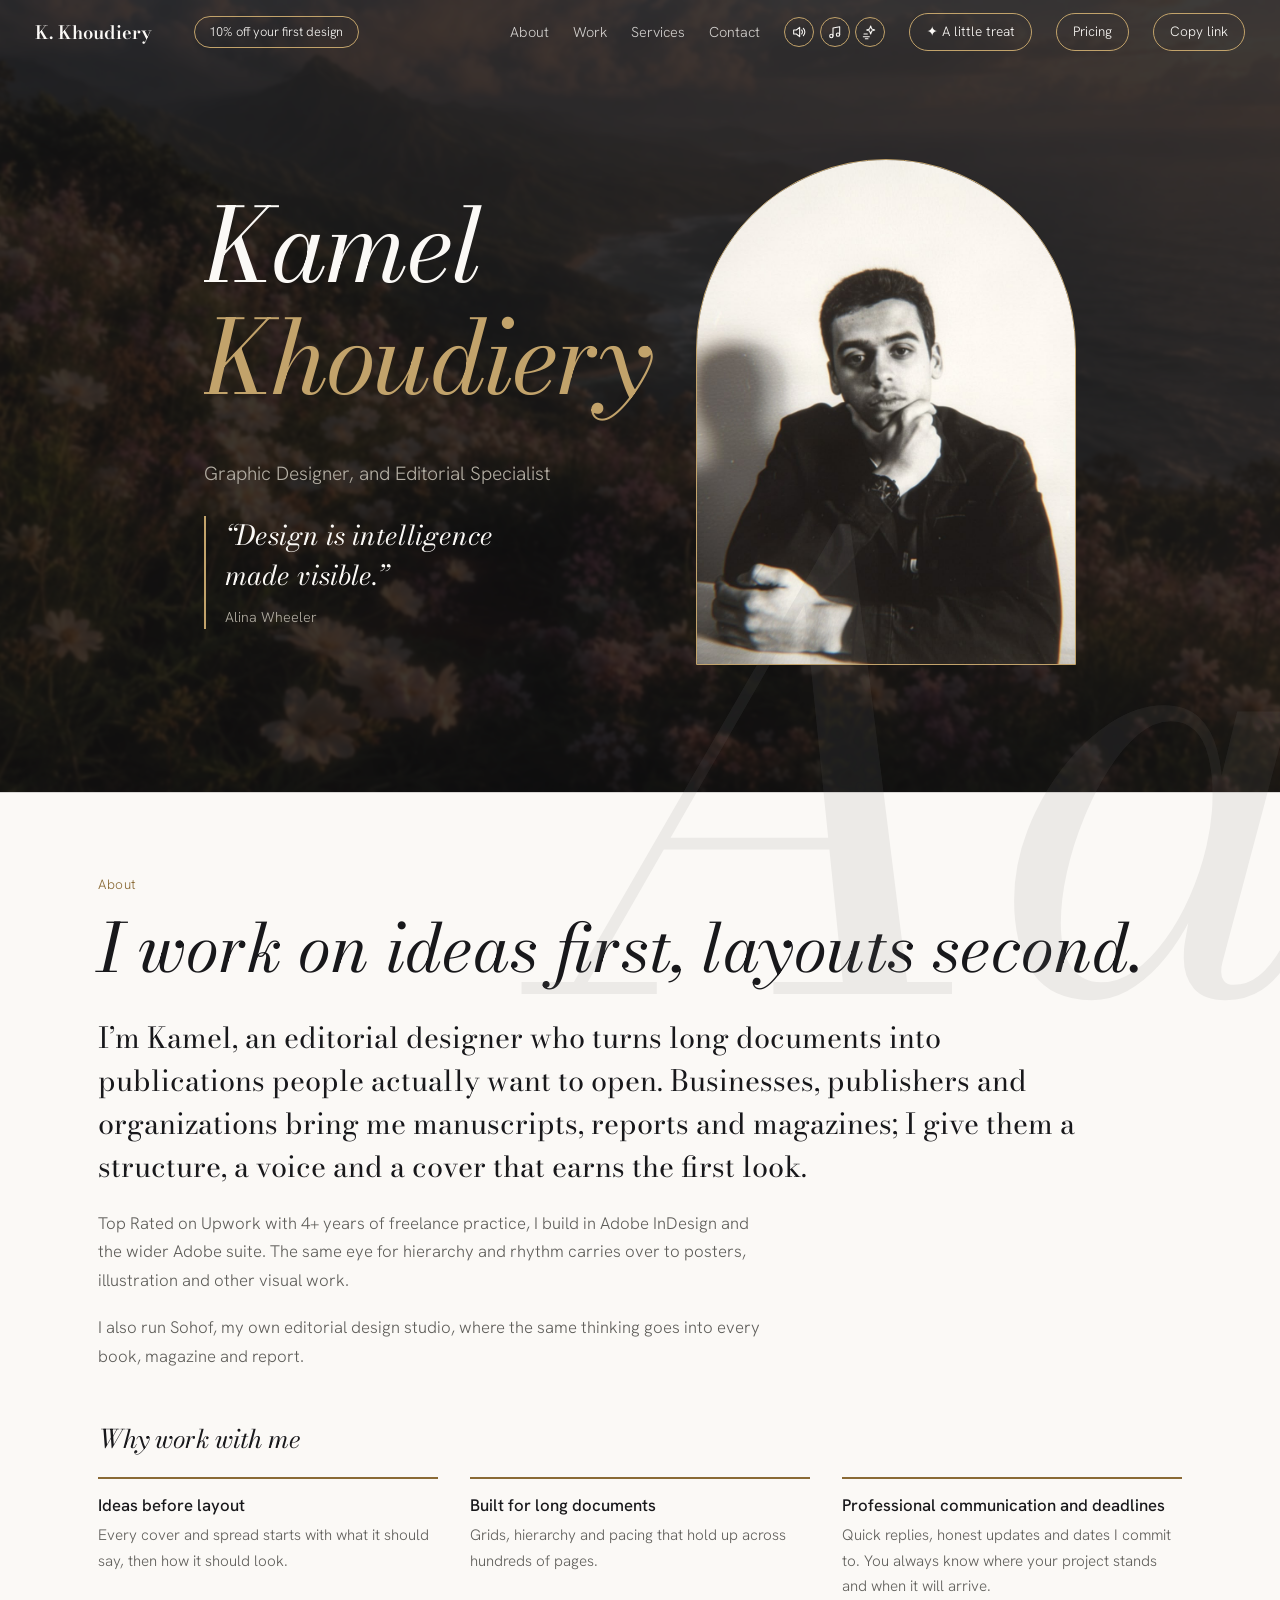
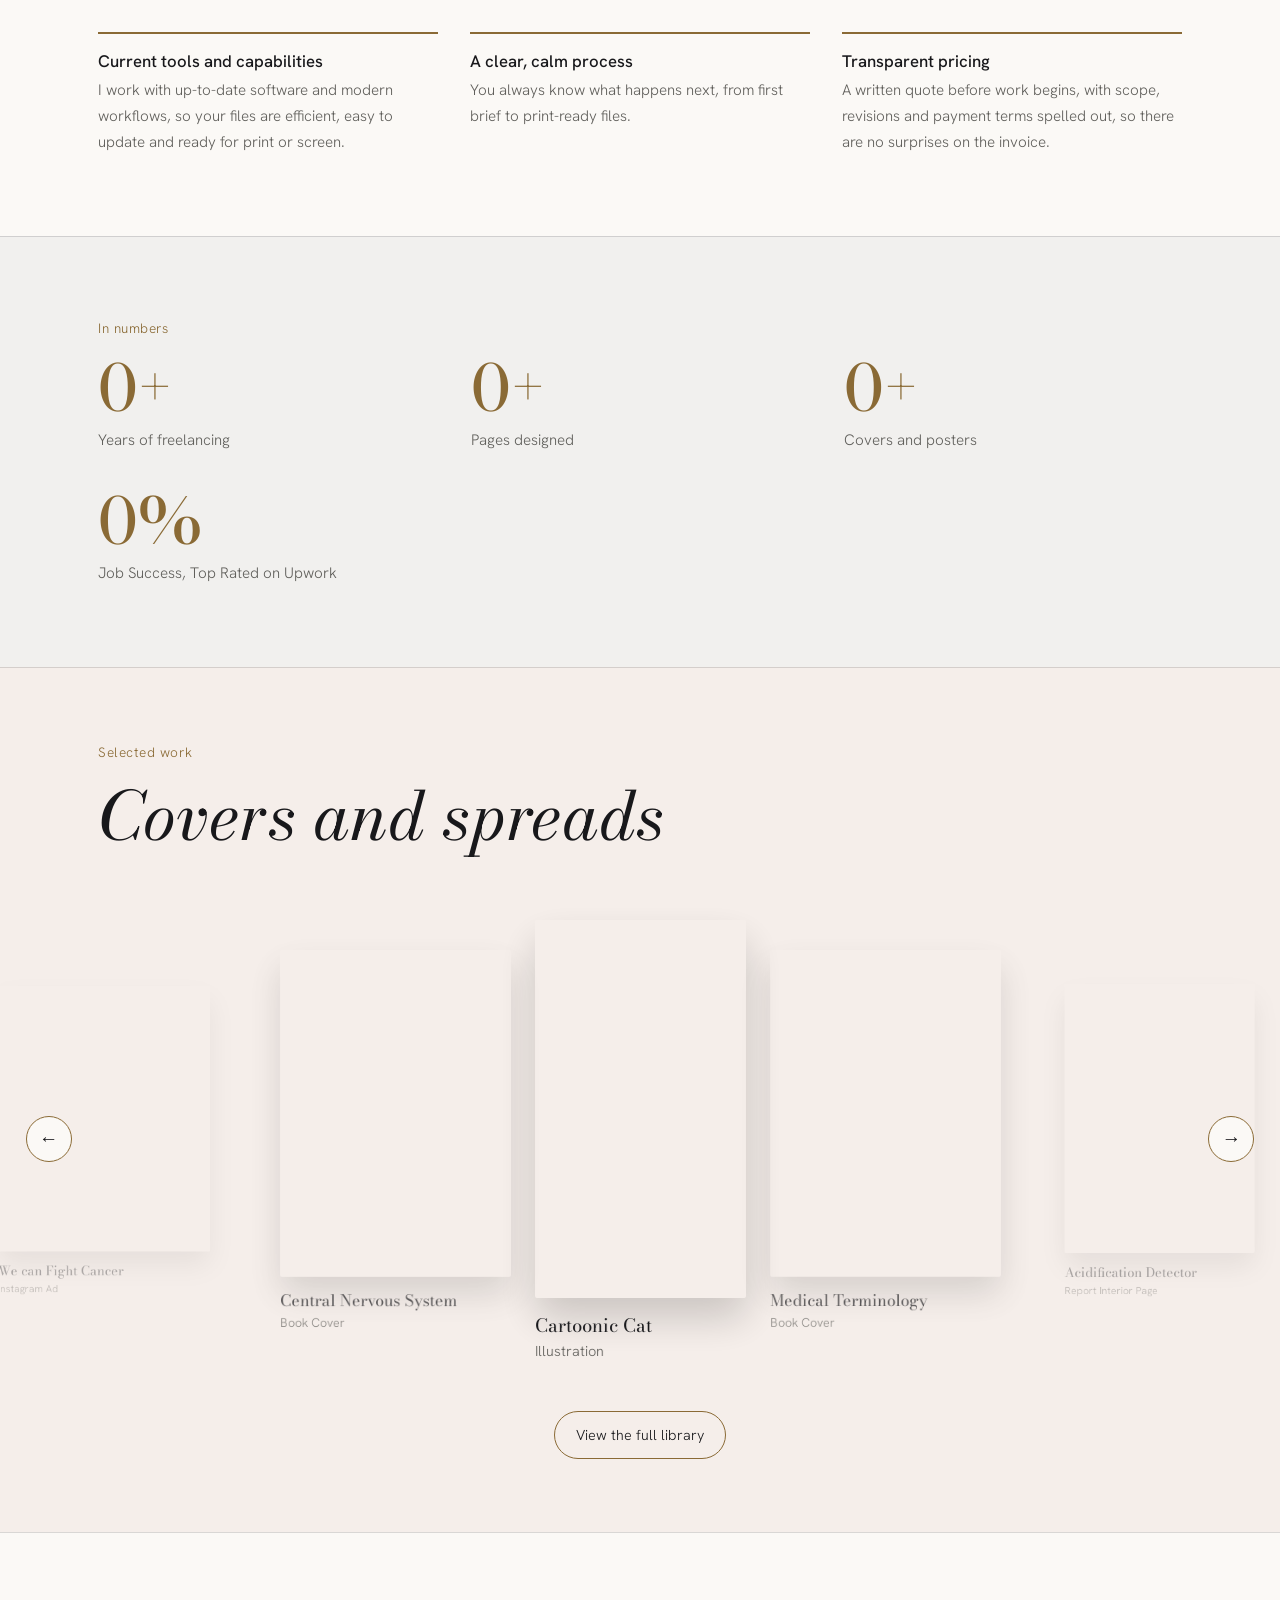
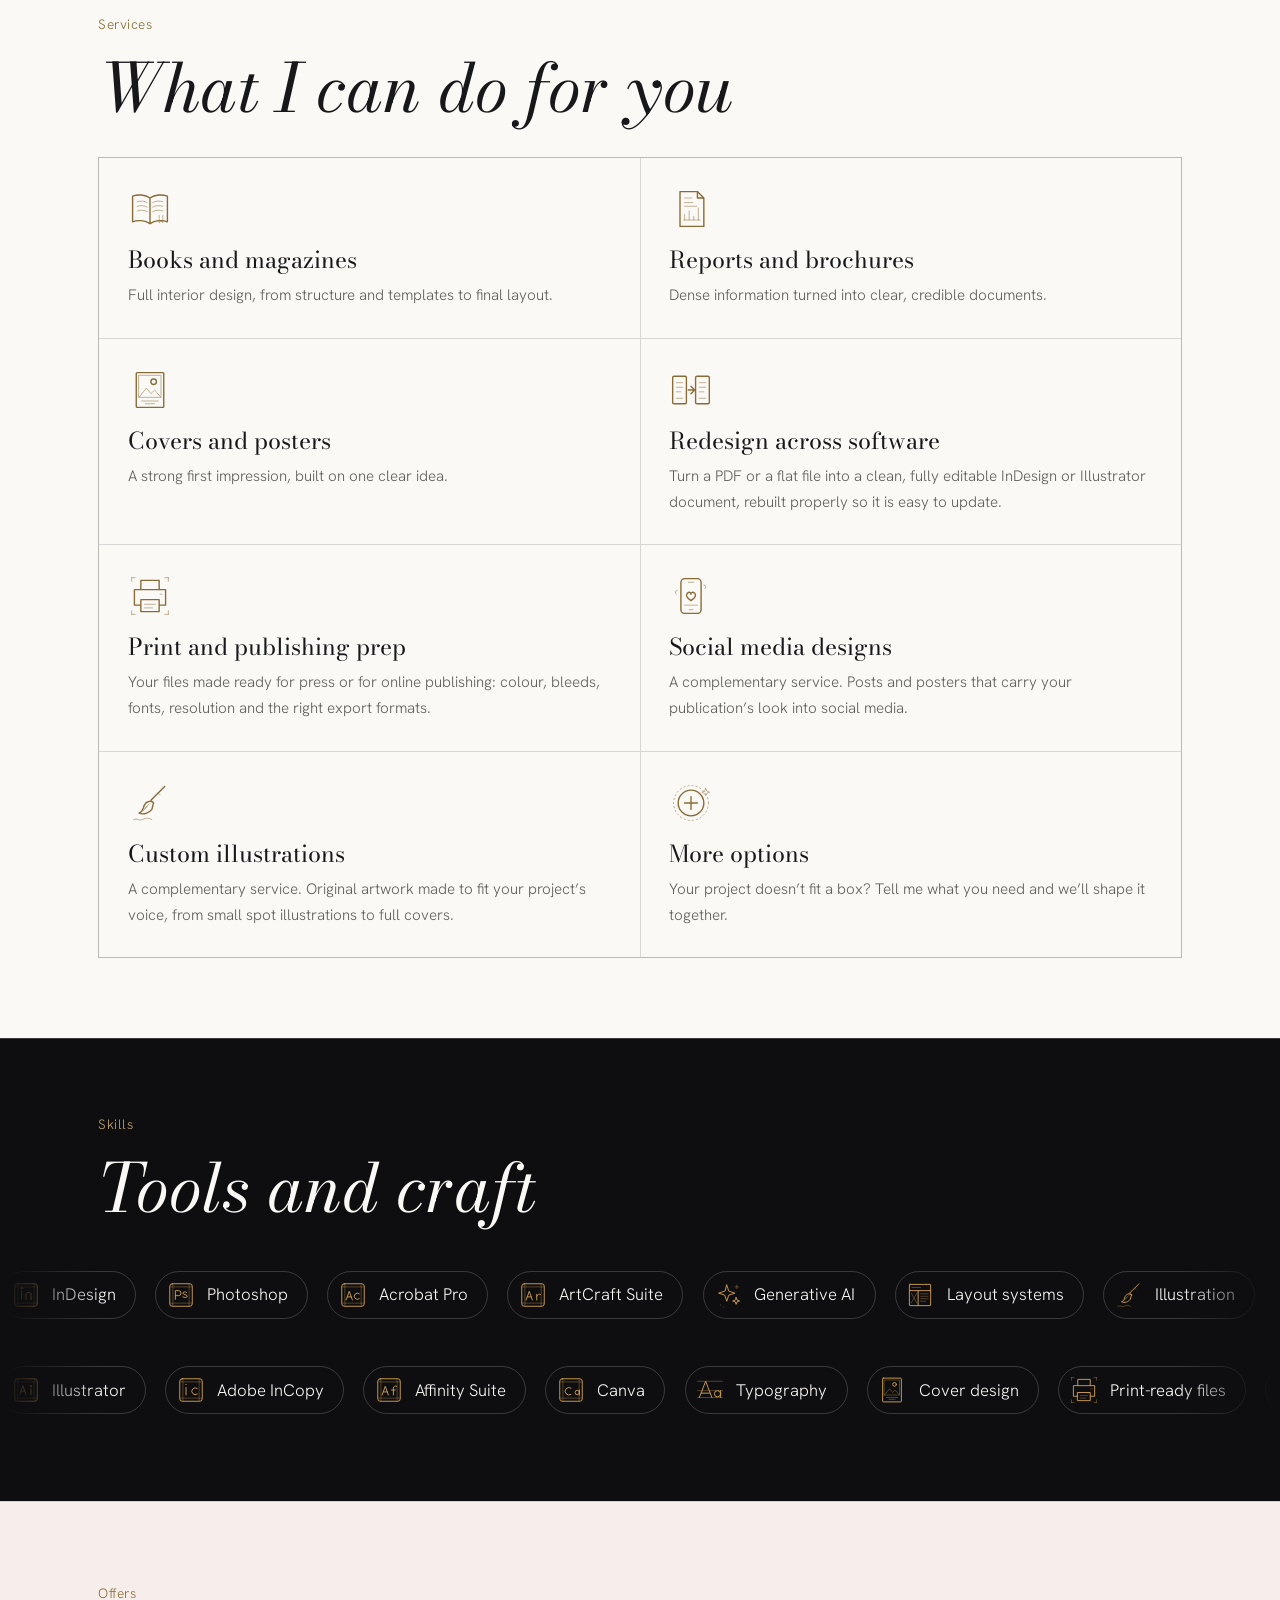
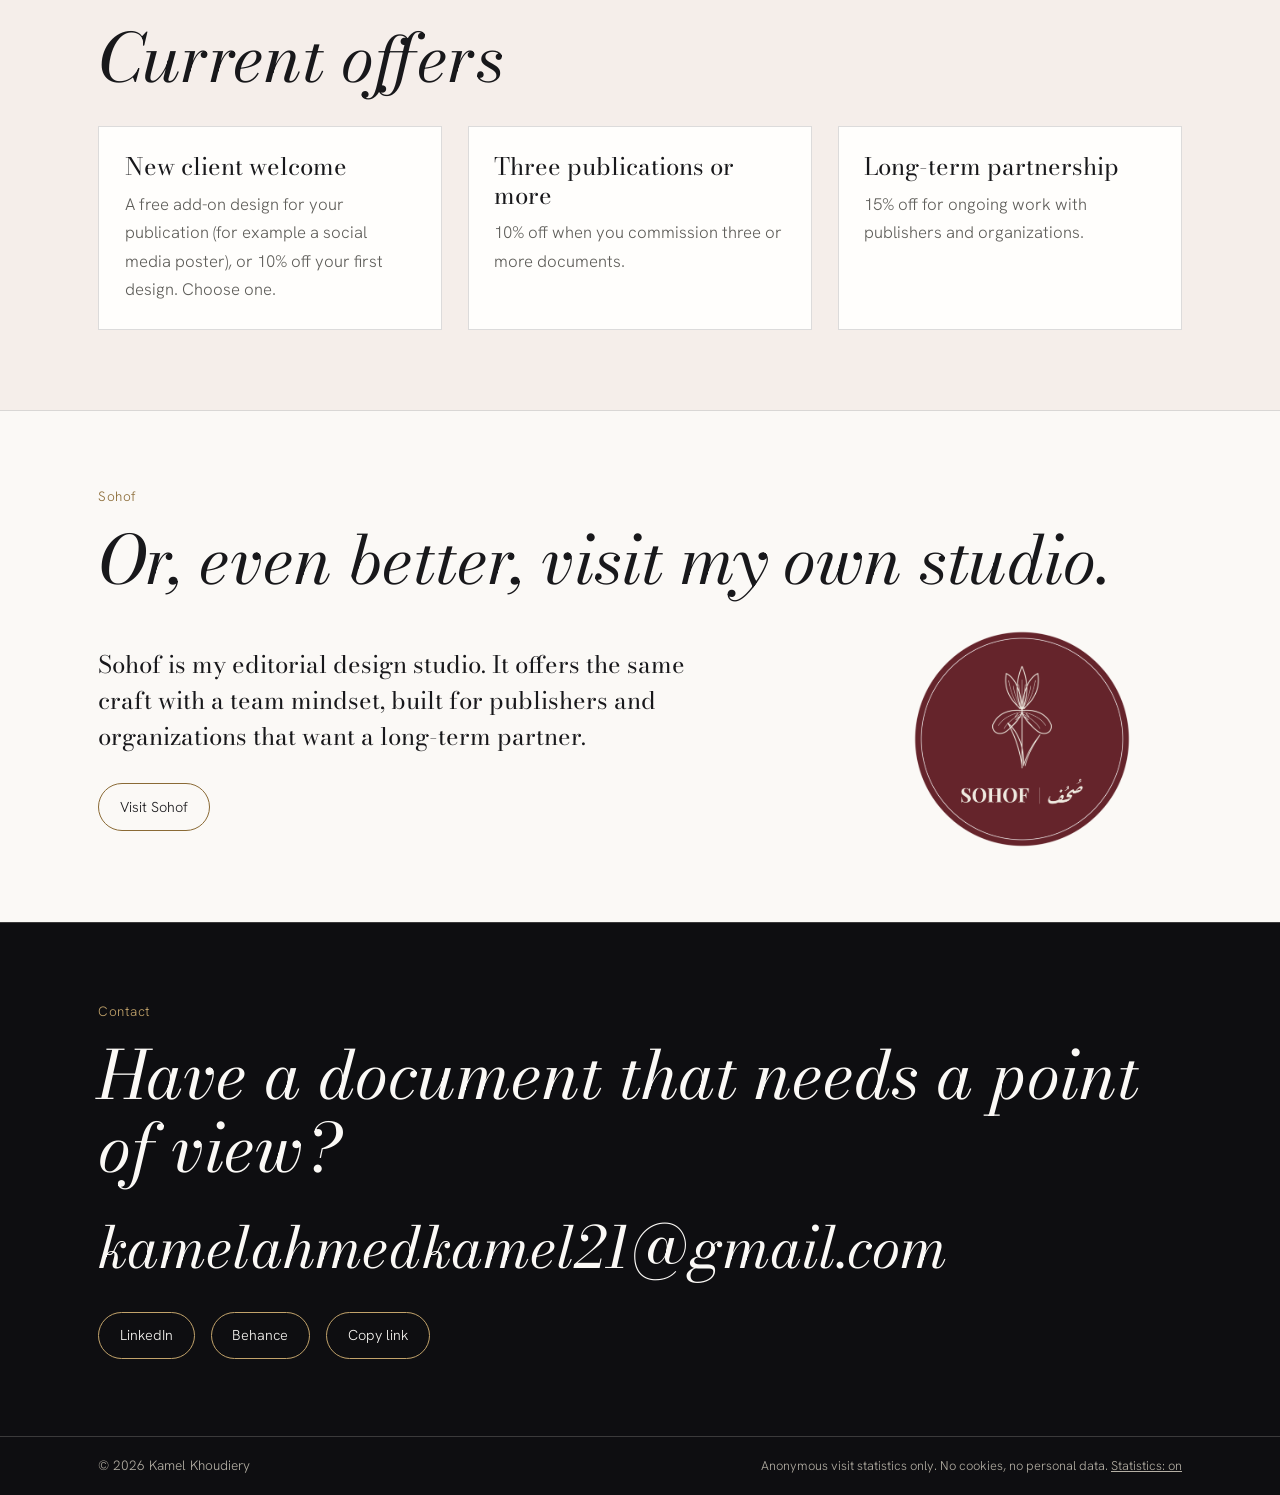
==== index.html @ efb1b9f7 "Add files via upload" ====
<!DOCTYPE html>
<html lang="en">
<head>
<meta charset="utf-8">
<meta name="viewport" content="width=device-width, initial-scale=1">
<meta http-equiv="Content-Security-Policy" content="default-src 'self'; img-src 'self' data:; script-src 'self'; style-src 'self'; connect-src 'self' https://script.google.com https://script.googleusercontent.com; base-uri 'none'; form-action 'none'; object-src 'none'">
<meta name="referrer" content="strict-origin-when-cross-origin">
<title>Kamel Khoudiery — Editorial Designer</title>
<meta name="description" content="Editorial designer turning long-form documents into engaging publications. Books, magazines, reports, covers.">
<link rel="stylesheet" href="css/style.css">
<link rel="stylesheet" href="css/mobile.css" media="(max-width:700px)">
<link rel="stylesheet" href="css/tablet.css" media="(min-width:701px) and (min-aspect-ratio:7/10) and (max-aspect-ratio:3/2)">
</head>
<body>
<div class="aa" aria-hidden="true">Aa</div>
<header>
<div class="wrap bar">
<div class="lg"><a class="logo" href="#top">K. Khoudiery</a><a class="pill" id="pill" href="#offers" hidden></a></div>
<nav><a class="lk" href="#about">About</a><a class="lk" href="#work">Work</a><a class="lk" href="#services">Services</a><a class="lk" href="#contact">Contact</a><a class="btn sm gift" href="welcome.html"><span class="long">✦ A little treat</span><span class="short">✦ Treat</span></a><button class="btn sm" id="pricebtn" type="button">Pricing</button><button class="btn sm cp" data-share>Copy link</button></nav>
</div></header>

<main id="top">
<section class="hero dark"><div class="wrap">
<div>
<h1><span><i>Kamel</i></span><span><i>Khoudiery</i></span></h1>
<p class="role" data-site="role">Graphic Designer, and Editorial Specialist</p>
<blockquote class="quote"><p data-site="quote">“Design is intelligence made visible.”</p><cite data-site="quote_by">Alina Wheeler</cite></blockquote>
</div>
<div class="portrait"><img src="photos/portrait.jpg" alt="Portrait of Kamel Khoudiery"></div>
</div></section>

<section id="about"><div class="wrap">
<p class="folio">About</p>
<h2 data-site="about_title">I work on ideas first, layouts second.</h2>
<p class="lead" data-site="about1"></p>
<p class="more" data-site="about2"></p>
<p class="more" data-site="about3"></p>
<h3 class="mini" data-site="reasons_title">Why work with me</h3>
<div class="reasons" id="reasons"></div>
</div></section>

<section id="numbers"><div class="wrap"><p class="folio" data-site="numbers_title">In numbers</p><div class="grid"></div></div></section>

<section id="brands"><div class="wrap"><p class="folio" data-site="brands_title">Trusted by</p></div><div class="marquee" id="logos"></div></section>

<section id="work"><div class="wrap"><p class="folio">Selected work</p><h2 data-site="work_title">Covers and spreads</h2></div>
<div class="stage"><button class="edge l" id="prev" aria-label="Previous">←</button><div class="rail" id="rail" tabindex="0" aria-label="Selected work"></div><button class="edge r" id="next" aria-label="Next">→</button></div>
<div class="wrap railbar"><a class="btn" href="library.html" data-site="library_button">View the full library</a></div></section>

<section id="services"><div class="wrap"><p class="folio">Services</p><h2 data-site="services_title">What I can do for you</h2><div class="svc" id="svc"></div></div></section>

<section id="skills" class="dark"><div class="wrap"><p class="folio">Skills</p><h2 data-site="skills_title">Tools and craft</h2></div>
<div class="marquee" id="sk1"></div><div class="marquee" id="sk2"></div></section>

<section id="offers"><div class="wrap"><p class="folio">Offers</p><h2 data-site="offers_title">Current offers</h2><div class="offers" id="offerlist"></div></div></section>

<section id="sohof"><div class="wrap"><p class="folio">Sohof</p><h2 data-site="sohof_title">Or, even better, visit my own studio.</h2>
<div class="sohofgrid"><div><p class="lead" data-site="sohof_text"></p><a class="btn" href="sohof.html" data-site="sohof_button">Visit Sohof</a></div>
<div class="logoslot"><img src="photos/sohof-logo.png" alt="Sohof logo" data-opt></div></div>
</div></section>

<section id="contact" class="contact dark"><div class="wrap">
<p class="folio">Contact</p>
<h2 data-site="contact_title">Have a document that needs a point of view?</h2>
<a class="mail" data-href="email" data-site="email" href="#"></a>
<div class="links"><a class="btn" data-href="linkedin" href="#">LinkedIn</a><a class="btn" data-href="behance" href="#">Behance</a><button class="btn" data-share>Copy link</button></div>
</div></section>
</main>
<footer class="dark"><div class="wrap"><span data-site="footer">© 2026 Kamel Khoudiery</span><span class="priv" hidden><span data-site="privacy"></span> <button class="optout" id="optout" type="button"></button></span></div></footer>

<dialog id="pricing" aria-labelledby="pt"><div class="pd"><button type="button" class="pclose" aria-label="Close">×</button><h2 id="pt"></h2><p class="pintro" id="pi"></p><p class="pstd" id="ps"></p><ul class="plist" id="pl"></ul><p class="pnote" id="pf"></p></div></dialog>
<noscript><p style="padding:1rem">Please enable JavaScript to see this site.</p></noscript>
<script src="data/site.js"></script>
<script src="data/numbers.js"></script>
<script src="data/work.js"></script>
<script src="data/services.js"></script>
<script src="data/reasons.js"></script>
<script src="data/offers.js"></script>
<script src="data/skills.js"></script>
<script src="data/pricing.js"></script>
<script src="data/logos.js"></script>
<script src="data/workfiles.js"></script>
<script src="data/sounds.js"></script>
<script src="data/analytics.js"></script>
<script src="data/survey.js"></script>
<script src="js/core.js"></script>
<script src="js/fx.js"></script>
<script src="js/track.js"></script>
<script src="js/main.js"></script>
<script src="js/survey.js"></script>
</body>
</html>
---- css/style.css ----
/* FONTS (files live in /fonts) */
@font-face{font-family:"Bodoni Moda";font-weight:400;font-style:normal;font-display:swap;src:url(../fonts/bodoni-moda-latin-400-normal.woff2) format("woff2")}
@font-face{font-family:"Bodoni Moda";font-weight:600;font-style:normal;font-display:swap;src:url(../fonts/bodoni-moda-latin-600-normal.woff2) format("woff2")}
@font-face{font-family:"Bodoni Moda";font-weight:400;font-style:italic;font-display:swap;src:url(../fonts/bodoni-moda-latin-400-italic.woff2) format("woff2")}
@font-face{font-family:"Hanken Grotesk";font-weight:300;font-display:swap;src:url(../fonts/hanken-grotesk-latin-300-normal.woff2) format("woff2")}
@font-face{font-family:"Hanken Grotesk";font-weight:400;font-display:swap;src:url(../fonts/hanken-grotesk-latin-400-normal.woff2) format("woff2")}
@font-face{font-family:"Hanken Grotesk";font-weight:500;font-display:swap;src:url(../fonts/hanken-grotesk-latin-500-normal.woff2) format("woff2")}
/* COLOURS: --paper is the light background, --pink the soft accent, --veil the darkness over the hero photo (0.7 to 0.9) */
:root{--ink:#0e0e11;--paper:#fbf9f6;--veil:.8;--serif:"Bodoni Moda","Didot",Georgia,serif;--sans:"Hanken Grotesk",system-ui,sans-serif;
--fg:#18181b;--sub:#5f5e5a;--acc:#8a6a35;--line:#18181b26;--bg:var(--paper)}
.dark{--fg:var(--paper);--sub:#b4afa4;--acc:#c2a36b;--line:#f1ece233;--bg:var(--ink)}
*{box-sizing:border-box;margin:0}
[hidden]{display:none!important}
html{scroll-behavior:smooth}
body{background:var(--paper);color:var(--fg);font:300 1.05rem/1.7 var(--sans);overflow-x:hidden}
.aa{position:fixed;right:-4vw;bottom:-14vw;font:italic 400 48vw/1 var(--serif);color:#fff;mix-blend-mode:difference;opacity:.06;pointer-events:none;z-index:2}
a{color:inherit}
:focus-visible{outline:2px solid var(--acc);outline-offset:4px}
.wrap{max-width:1180px;margin:0 auto;padding:0 clamp(1.1rem,4vw,3rem)}
section,footer{background:var(--bg);color:var(--fg)}
section{position:relative;overflow:hidden;padding:clamp(3.5rem,8vw,7rem) 0;border-top:1px solid var(--line)}
h2{font:italic 400 clamp(2.1rem,5.4vw,4.2rem)/1.08 var(--serif);margin-bottom:2rem}
.folio{font-size:.85rem;color:var(--acc);letter-spacing:.04em;margin-bottom:1rem}
.btn{display:inline-block;font:inherit;font-size:.9rem;color:var(--fg);text-decoration:none;border:1px solid var(--acc);padding:.65rem 1.3rem;border-radius:99px;background:none;cursor:pointer;transition:.25s}
.btn:hover{background:var(--acc);color:var(--ink)}
.btn.sm{font-size:.85rem;padding:.4rem 1rem;color:var(--paper);border-color:#c2a36b}
.btn.sm:hover{background:#c2a36b;color:var(--ink)}

header{position:fixed;top:0;left:0;right:0;z-index:10;background:#0e0e11d9;backdrop-filter:blur(8px);-webkit-backdrop-filter:blur(8px);color:var(--paper);transition:background .35s}
header.at-top{background:transparent;backdrop-filter:none;-webkit-backdrop-filter:none}
header .bar{display:flex;justify-content:space-between;align-items:center;gap:1rem;max-width:1560px;padding:.8rem clamp(1.1rem,3vw,2.2rem)}
.logo{font:600 1.15rem var(--serif);text-decoration:none}.pn{font-style:italic;font-weight:400;color:#c2a36b}
nav{display:flex;gap:clamp(.7rem,2vw,1.5rem);align-items:center;font-size:.9rem}
nav .lk{text-decoration:none;opacity:.8}nav .lk:hover{opacity:1;color:#c2a36b}

.hero{min-height:100vh;min-height:100svh;display:grid;align-items:center;border:0;padding-top:7rem;background:var(--ink)}
.hero::before{content:"";position:absolute;inset:0;background:url(../photos/hero-bg.jpg) center/cover no-repeat}
.hero::after{content:"";position:absolute;inset:0;background:var(--ink);opacity:var(--veil)}
.hero .wrap{position:relative;z-index:1;display:grid;grid-template-columns:minmax(0,1.5fr) minmax(0,1fr);gap:3rem;max-width:1560px;padding:0 clamp(1.1rem,3vw,2.2rem);align-items:center}
.hero h1{font:400 clamp(3rem,8.2vw,7.7rem)/.98 var(--serif);letter-spacing:-.02em}
.hero h1 span{display:block;overflow:hidden;padding:0 .15em .22em 0;margin-bottom:-.1em}
.hero h1 span i{display:block;transform:translateY(130%);animation:up 1.1s cubic-bezier(.2,.8,.2,1) forwards}
.hero h1 span:nth-child(2) i{animation-delay:.15s;font-style:italic;color:var(--acc)}
@keyframes up{to{transform:none}}
.role{margin:2.4rem 0 1.6rem;font-size:1.2rem;color:var(--sub)}
.quote{border-left:2px solid var(--acc);padding-left:1.2rem;max-width:36ch}
.quote p{font:italic 400 clamp(1.3rem,2.6vw,1.7rem)/1.45 var(--serif)}
.quote cite{display:block;margin-top:.6rem;font-style:normal;font-size:.9rem;color:var(--sub)}
.portrait{position:relative;aspect-ratio:3/4;border-radius:999px 999px 0 0;overflow:hidden;background:#ffffff0d;border:1px solid var(--acc);animation:fade 1.6s .4s both;max-width:500px;width:100%;justify-self:end}
.portrait::before{content:"KK";position:absolute;inset:0;display:grid;place-items:center;font:italic 400 6rem var(--serif);color:#f1ece233}
.portrait img{position:absolute;inset:0;width:100%;height:100%;object-fit:cover}
@keyframes fade{from{opacity:0;transform:translateY(20px)}}
@media(max-width:860px){.hero .wrap{grid-template-columns:1fr}.portrait{max-width:280px;justify-self:start}}

#brands{padding:2rem 0}
.marquee{overflow:hidden;margin-top:1rem;-webkit-mask-image:linear-gradient(90deg,#0000,#000 8%,#000 92%,#0000);mask-image:linear-gradient(90deg,#0000,#000 8%,#000 92%,#0000)}
.track{display:flex;align-items:center;width:max-content;animation:mq var(--dur,40s) linear infinite}
.track.rev{animation-direction:reverse}
.marquee:hover .track{animation-play-state:paused}
@keyframes mq{to{transform:translateX(-50%)}}
.brand{height:52px;width:auto;margin-inline-end:4.5rem;opacity:.7;filter:grayscale(1);transition:.3s}
.brand:hover{opacity:1;filter:none}

#numbers .grid{display:grid;grid-template-columns:repeat(auto-fit,minmax(170px,1fr));gap:2.2rem}
.num b{display:block;font:400 clamp(2.4rem,5vw,4rem)/1 var(--serif);color:var(--acc)}
.num span{display:block;margin-top:.5rem;color:var(--sub);font-size:.95rem}

.ph{height:100%;aspect-ratio:3/4;background:var(--c);display:grid;place-items:center;font:italic 400 7rem var(--serif);color:#ffffff40}
.card figcaption{margin-top:.8rem;display:flex;flex-direction:column;font-size:.9rem;color:var(--sub)}
.card figcaption b{font:400 1.15rem var(--serif);color:var(--fg)}

.svc{display:grid;grid-template-columns:repeat(4,1fr);gap:1px;background:var(--line);border:1px solid var(--line)}
.cell{background:var(--paper);padding:1.8rem;transition:background .3s}
.ic img{width:44px;height:44px;display:block;margin-bottom:1rem;animation:fl 5.5s ease-in-out infinite}
.cell:nth-child(2n) .ic img{animation-delay:-2s}.cell:nth-child(3n) .ic img{animation-delay:-4s}
@keyframes fl{50%{transform:translateY(-11px) rotate(4deg)}}
.cell h3{font:400 1.45rem/1.15 var(--serif);margin-bottom:.6rem}
.cell p{color:var(--sub);font-size:.95rem}
@media(max-width:1000px){.svc{grid-template-columns:repeat(2,1fr)}}
@media(max-width:560px){.svc{grid-template-columns:1fr}}

#about .lead{font:400 clamp(1.2rem,2.6vw,1.8rem)/1.5 var(--serif);max-width:34em}
#about .more{color:var(--sub);margin-top:1.2rem;max-width:40em}
.mini{font:italic 400 1.6rem var(--serif);margin:3rem 0 1.2rem}
.reasons{display:grid;grid-template-columns:repeat(3,1fr);gap:2rem}
.reason{position:relative;padding-top:1.1rem}
.reason h3{font:500 1.05rem var(--sans);margin-bottom:.4rem}
.reason p{color:var(--sub);font-size:.95rem}

.offers{display:grid;grid-template-columns:repeat(auto-fit,minmax(260px,1fr));gap:1.6rem}
.offer{border:1px solid var(--line);padding:1.6rem;background:#fffefc}
.offer h3{font:400 1.5rem/1.2 var(--serif);margin-bottom:.5rem}
.offer p{color:var(--sub)}.offer em{display:block;margin-top:.6rem;font-size:.85rem;color:var(--acc)}

#skills .marquee{margin-top:1.2rem}
.chip{display:inline-flex;align-items:center;gap:.7rem;border:1px solid var(--line);border-radius:99px;padding:.5rem 1.2rem .5rem .6rem;margin-inline-end:1.2rem;white-space:nowrap}
.chip img,.bd{width:30px;height:30px}
.bd{display:grid;place-items:center;border:1px solid var(--acc);border-radius:8px;font-size:.7rem;font-style:normal;color:var(--acc)}

#sohof .lead{font:400 clamp(1.1rem,2.2vw,1.5rem)/1.5 var(--serif);max-width:32em;margin-bottom:1.8rem}
.contact{padding:clamp(3rem,6vw,5rem) 0}
.mail{font:italic 400 clamp(1.3rem,5vw,3.6rem)/1.1 var(--serif);text-decoration:none;word-break:break-all;background:linear-gradient(var(--acc),var(--acc)) 0 100%/0 2px no-repeat;transition:background-size .5s}
.mail:hover{background-size:100% 2px}
.links{display:flex;gap:1rem;flex-wrap:wrap;margin-top:2rem}
.contact .btn{color:var(--paper)}.contact .btn:hover{color:var(--ink)}
footer{padding:1.1rem 0;color:var(--sub);font-size:.85rem;border-top:1px solid var(--line)}
footer .wrap{display:flex;justify-content:space-between;align-items:center}


.sub{min-height:80vh;padding:9rem 0 5rem;background:var(--paper)}
.sub h1{font:italic 400 clamp(2.4rem,7vw,5rem)/1.05 var(--serif);margin-bottom:1.4rem}
.sub p{max-width:34em;margin-bottom:2rem;font-size:1.15rem}
.sub .pic{display:block;width:min(100%,640px);aspect-ratio:16/10;object-fit:cover;border:1px solid var(--acc);margin-bottom:1.6rem}
@media(prefers-reduced-motion:reduce){*{animation:none!important;transition:none!important}.hero h1 span i{transform:none}.marquee{overflow-x:auto}}

/* SECTION BACKGROUNDS: off-white, soft grey and a calm blush. Change any colour here. */
#numbers{--bg:#f1f0ee}#brands{--bg:#fbf9f6}#work{--bg:#f5eeea}#offers{--bg:#f5eeea}#sohof{--bg:#fbf9f6}
.cell:hover{background:#fffefc}
.pill{font-size:.8rem;color:var(--paper);text-decoration:none;border:1px solid #c2a36b;border-radius:99px;padding:.25rem .9rem;white-space:nowrap;overflow:hidden;text-overflow:ellipsis;max-width:34vw;transition:.25s}
.pill:hover{background:#c2a36b;color:var(--ink)}
.lg{display:flex;align-items:center;gap:2.6rem;min-width:0}
@media(max-width:700px){.btn.sm[data-share]{display:none}.pill{max-width:46vw}}
.stage{position:relative}
.rail{position:relative;isolation:isolate;display:flex;gap:.4rem;align-items:center;overflow-x:auto;scroll-snap-type:x mandatory;scrollbar-width:none;padding:2.2rem 0 1.8rem}
.rail::-webkit-scrollbar{display:none}
.card{flex:none;scroll-snap-align:center;cursor:pointer;transition:transform .25s ease-out,opacity .25s;will-change:transform}
.art{height:clamp(260px,52vh,460px)}
.art img{height:100%;width:auto;display:block;border-radius:2px;box-shadow:0 20px 40px #0000002e}
.edge{position:absolute;top:50%;transform:translateY(-50%);z-index:5;width:46px;height:46px;border-radius:50%;border:1px solid var(--acc);background:var(--paper);color:var(--fg);font-size:1.2rem;cursor:pointer;transition:.25s}
.edge:hover{background:var(--acc);color:var(--ink)}
.edge.l{left:clamp(.5rem,2vw,2rem)}.edge.r{right:clamp(.5rem,2vw,2rem)}
.railbar{display:flex;justify-content:center;margin-top:1.2rem}

/* GLOW: a soft gold light on hover, mouse devices only. Uses box-shadow / text-shadow only, so it never clashes with click animations. */
@media(hover:hover){
.btn:hover,.pill:hover{box-shadow:0 0 14px #c2a36b66}
.edge:hover{box-shadow:0 0 16px #c2a36b73}
nav .lk:hover{text-shadow:0 0 10px #c2a36b99}
a.logo:hover{text-shadow:0 0 10px #c2a36b73}
.card:hover .art img{box-shadow:0 20px 40px #0000002e,0 0 28px #c2a36b66}
.cell:hover{box-shadow:inset 0 0 26px #c2a36b24}
.offer:hover{box-shadow:0 0 22px #c2a36b40}
.chip:hover{box-shadow:0 0 14px #c2a36b59}
.brand:hover{filter:drop-shadow(0 0 8px #c2a36b66)}
.mail:hover{text-shadow:0 0 18px #c2a36b66}
}

/* TOP-BAR SWITCHES and the gift button */
.tg{display:flex;gap:.35rem;align-items:center}
.tgb{width:30px;height:30px;border-radius:50%;border:1px solid #c2a36b;background:none;color:var(--paper);padding:6px;cursor:pointer;position:relative;transition:.25s}
.tgb svg{width:100%;height:100%;display:block}
.tgb[aria-pressed=false]{opacity:.45}
.tgb[aria-pressed=false]::after{content:"";position:absolute;left:5px;right:5px;top:50%;height:1.5px;background:currentColor;transform:rotate(-45deg)}
.gift{animation:giftp 3s ease-in-out infinite}
@keyframes giftp{50%{box-shadow:0 0 16px #c2a36b99}}
@media(hover:hover){.tgb:hover{box-shadow:0 0 12px #c2a36b66}}

/* MICRO-ANIMATIONS: slow and subtle. The Animations switch turns all of these (and every other animation) off. */
@keyframes bob{50%{transform:translateY(-6px)}}
@keyframes breathe{50%{transform:scale(1.035)}}
@keyframes drift{50%{transform:translate(-1.5vw,-1.5vw) rotate(-1.5deg)}}
.art{animation:bob 8s ease-in-out infinite}
.card:nth-child(2n) .art{animation-delay:-3s}.card:nth-child(3n) .art{animation-delay:-5s}
.portrait img{animation:breathe 10s ease-in-out infinite}
.chip{animation:bob 6s ease-in-out infinite}.chip:nth-child(2n){animation-delay:-2s}
.aa{animation:drift 40s ease-in-out infinite}
html.no-anim *,html.no-anim *::before,html.no-anim *::after{animation:none!important;transition:none!important}
html.no-anim .hero h1 span i{transform:none}
html.no-anim .marquee{overflow-x:auto}

/* TOP BAR: links drop away as the screen narrows; pill, gift and Pricing stay */
.short{display:none}
header nav{flex-wrap:nowrap}
@media(max-width:1250px){.cp{display:none}}
@media(max-width:1180px){nav .lk:nth-child(n+3){display:none}}
@media(max-width:900px){nav .lk{display:none}}
/* skills: room around the chips so floating and glow are never cut off */
#skills .marquee{padding:14px 0}
/* services and offers boxes: on hover they grow, tilt right and float, then settle back */
@keyframes hfloat{0%,100%{transform:scale(1.05) rotate(10deg) translateY(0)}50%{transform:scale(1.05) rotate(10deg) translateY(-7px)}}
.cell,.offer{position:relative;transition:transform .35s ease,box-shadow .3s,background .3s}
@media(hover:hover){.cell:hover,.offer:hover{z-index:6;transform:scale(1.05) rotate(10deg);animation:hfloat 2.8s ease-in-out .35s infinite;box-shadow:0 14px 30px #00000024,inset 0 0 26px #c2a36b24}}
/* pricing dialog */
dialog#pricing{border:1px solid var(--acc);padding:0;width:min(92vw,580px);max-height:86vh;background:var(--paper);color:var(--fg);margin:auto;overflow:auto}
dialog#pricing::backdrop{background:#0e0e11b3}
.pd{padding:clamp(1.4rem,4vw,2.2rem);position:relative}
.pd h2{font-size:clamp(1.7rem,4vw,2.4rem);margin-bottom:1rem;padding-right:2rem}
.pclose{position:absolute;top:.5rem;right:.6rem;border:0;background:none;color:var(--fg);font-size:1.8rem;line-height:1;cursor:pointer;width:40px;height:40px}
.pintro{font:italic 400 1.15rem/1.5 var(--serif);margin-bottom:1rem}
.pstd{font-size:.95rem;color:var(--sub);border-left:2px solid var(--acc);padding-left:1rem;margin-bottom:1.2rem}
.plist{list-style:none;padding:0;display:grid;gap:.7rem;margin-bottom:1.2rem}
.plist li{padding-bottom:.7rem;border-bottom:1px solid var(--line);font-size:.98rem}
.plist b{font-weight:500;color:var(--acc)}
.pnote{font-size:.85rem;color:var(--sub)}
/* Sohof section: text left, space for the logo on the right */
.sohofgrid{display:grid;grid-template-columns:1.5fr 1fr;gap:3rem;align-items:center}
.logoslot{justify-self:end;width:min(100%,320px);min-height:160px;display:grid;place-items:center}
.logoslot img{max-width:100%;max-height:260px;object-fit:contain}
@media(max-width:860px){.sohofgrid{grid-template-columns:1fr;gap:1.6rem}.logoslot{justify-self:start;width:min(70%,220px);min-height:0}}
/* Sohof page */
.vh{position:absolute;width:1px;height:1px;overflow:hidden;clip:rect(0 0 0 0);white-space:nowrap}
.sub .pic{width:min(100%,900px)}
.sub .intro p{font-size:1.15rem;max-width:36em;margin-bottom:1.2rem}
.sub .invite{font:italic 400 clamp(1.3rem,3vw,1.7rem)/1.4 var(--serif);margin-top:2.2rem}

/* Why work with me: the gold line is always there and redraws left to right on hover, like the email underline */
.reason::before{content:"";position:absolute;left:0;right:0;top:0;height:2px;background:linear-gradient(var(--acc),var(--acc)) 0 0/100% 2px no-repeat}
@keyframes drawline{from{background-size:0 2px}to{background-size:100% 2px}}
@media(hover:hover){.reason:hover::before{animation:drawline .5s ease both}}
@media(max-width:900px){.reasons{grid-template-columns:repeat(2,1fr)}}
/* skills, portfolio and Sohof sections are a little shorter */
#skills,#work,#sohof{padding:clamp(3.2rem,7.4vw,6.4rem) 0}
/* offers float gently even without hover */
@keyframes obob{50%{transform:translateY(-6px)}}
.offer{animation:obob 6.5s ease-in-out infinite}.offer:nth-child(2n){animation-delay:-2s}.offer:nth-child(3n){animation-delay:-4s}
.dark .chip img{filter:brightness(1.5)}
/* Sohof section and page */
.logoslot{min-height:140px}.logoslot img{max-height:220px}
.sub.sohofpage{padding-top:3.75rem}
.sohofpage .banner{display:block;width:100%;height:clamp(150px,20vw,300px);object-fit:cover}
.sohofpage .wrap{padding-top:2.6rem}

/* TOUCH: the .tapped class (added by js/fx.js on a short tap) gives phones and tablets the same effects a mouse hover gives */
.btn.tapped,.pill.tapped{box-shadow:0 0 14px #c2a36b66}
.edge.tapped{box-shadow:0 0 16px #c2a36b73}
nav .lk.tapped{color:#c2a36b;text-shadow:0 0 10px #c2a36b99}
a.logo.tapped{text-shadow:0 0 10px #c2a36b73}
.card.tapped .art img{box-shadow:0 20px 40px #0000002e,0 0 28px #c2a36b66;transform:translateY(-5px)}
.cell.tapped,.offer.tapped{z-index:6;transform:scale(1.05) rotate(10deg);animation:hfloat 2.8s ease-in-out .35s infinite;box-shadow:0 14px 30px #00000024,inset 0 0 26px #c2a36b24}
.cell.tapped{background:#fffefc}
.reason.tapped::before{animation:drawline .5s ease both}
.chip.tapped{box-shadow:0 0 14px #c2a36b59}
.brand.tapped{opacity:1;filter:drop-shadow(0 0 8px #c2a36b66)}
.mail.tapped{background-size:100% 2px;text-shadow:0 0 18px #c2a36b66}
.tgb.tapped{box-shadow:0 0 12px #c2a36b66}
.links a.tapped{background:var(--acc);color:var(--ink)}
/* privacy line and survey card */
footer .wrap{flex-wrap:wrap;gap:.6rem}
.optout{font:inherit;font-size:.8rem;color:var(--sub);background:none;border:0;text-decoration:underline;cursor:pointer;padding:0}
.priv{font-size:.8rem}
@keyframes spop{from{transform:translateY(14px) scale(.96);opacity:0}}
.survey{position:fixed;left:1rem;bottom:1rem;z-index:30;width:min(92vw,350px);max-height:80vh;overflow:auto;background:var(--paper);color:var(--fg);border:1px solid var(--acc);padding:1.1rem;box-shadow:0 12px 34px #0000002e;animation:spop .45s cubic-bezier(.2,1.4,.4,1)}
.survey h3{font:italic 400 1.2rem/1.25 var(--serif);margin-bottom:.2rem;padding-right:1.6rem}
.survey p{font-size:.85rem;color:var(--sub);margin-bottom:.7rem}
.survey .chips{display:flex;flex-wrap:wrap;gap:.4rem}
.survey .chips button,.survey .send{font:inherit;font-size:.8rem;color:var(--fg);background:none;border:1px solid var(--line);border-radius:99px;padding:.3rem .75rem;cursor:pointer;transition:.2s}
@media(hover:hover){.survey .chips button:hover,.survey .send:hover{border-color:var(--acc);box-shadow:0 0 10px #c2a36b55}}
.survey .skip{font:inherit;font-size:.8rem;border:0;background:none;color:var(--sub);text-decoration:underline;margin-top:.7rem;padding:0;cursor:pointer}
.survey input{font:inherit;font-size:.85rem;flex:1 1 100%;padding:.4rem .7rem;border:1px solid var(--acc);border-radius:99px;background:#fff}
.survey .x{position:absolute;top:.3rem;right:.5rem;border:0;background:none;font-size:1.4rem;line-height:1;cursor:pointer;color:var(--fg)}
.survey .thx{margin:0;color:var(--fg);font-size:1rem}

/* Sohof page: the intro runs in two columns that fill the width (one column on small screens) */
.sub .intro{columns:2;column-gap:clamp(2rem,5vw,4.5rem)}
.sub .intro p{max-width:none;font-size:clamp(1.05rem,1.5vw,1.25rem);line-height:1.75;margin-bottom:1.2rem}
.sub .invite{max-width:none}
@media(max-width:900px){.sub .intro{columns:1}}
---- css/mobile.css ----
/* PHONES: screens up to 700px wide. Loaded on top of style.css, only on phones. */
nav .lk{display:none}
header .bar{padding:.65rem 1rem;gap:.6rem}
.logo{font-size:1.02rem}
.pill{max-width:36vw;font-size:.72rem;padding:.2rem .7rem}
.btn.sm[data-share]{display:none}
.hero{min-height:auto;padding:6rem 0 3rem}
.hero .wrap{grid-template-columns:1fr;gap:2rem;padding:0 1.1rem}
.hero h1{font-size:clamp(3rem,16vw,4.6rem)}
.role{font-size:1.05rem;margin:1.6rem 0 1.2rem}
.quote p{font-size:1.25rem}
.portrait{max-width:240px;justify-self:start}
section{padding:3rem 0}
h2{font-size:clamp(1.9rem,9vw,2.6rem);margin-bottom:1.4rem}
#numbers .grid{grid-template-columns:repeat(2,1fr);gap:1.6rem 1rem}
.num b{font-size:2.4rem}
.brand{height:36px;margin-inline-end:2.8rem}
.art{height:clamp(230px,46vh,370px)}
.edge{width:38px;height:38px;opacity:.85}
.svc{grid-template-columns:1fr}
.cell{padding:1.4rem}
.reasons,.offers{grid-template-columns:1fr}
.chip{font-size:.9rem}
.mail{font-size:5vw}
.links .btn{flex:1 1 40%;text-align:center}
.aa{font-size:70vw;bottom:-20vw}
.gift{font-size:.72rem;padding:.25rem .7rem}
.long{display:none}.short{display:inline}
.tg{position:fixed;right:.6rem;bottom:.9rem;flex-direction:column;background:#0e0e11cc;padding:.4rem;border-radius:99px;-webkit-backdrop-filter:blur(6px);backdrop-filter:blur(6px);z-index:20}
nav .btn.sm,.pill{font-size:.74rem;padding:.3rem .8rem}
#skills,#work,#sohof{padding:2.75rem 0}
.survey{left:.6rem;right:3.9rem;width:auto;bottom:.8rem}
---- css/tablet.css ----
/* TABLETS and 4:3 SCREENS: 701px+ wide with a near-square ratio (iPads, old monitors). Loaded on top of style.css. */
.pill{max-width:22vw}
.hero{min-height:88vh}
.hero .wrap{grid-template-columns:1.2fr 1fr;gap:2rem}
.hero h1{font-size:clamp(3rem,9vw,6.4rem)}
.portrait{max-width:380px}
section{padding:clamp(3rem,7vw,5rem) 0}
#numbers .grid{grid-template-columns:repeat(3,1fr)}
.art{height:clamp(275px,42vh,425px)}
.svc{grid-template-columns:repeat(2,1fr)}
#skills,#work,#sohof{padding:clamp(2.8rem,6.4vw,4.6rem) 0}
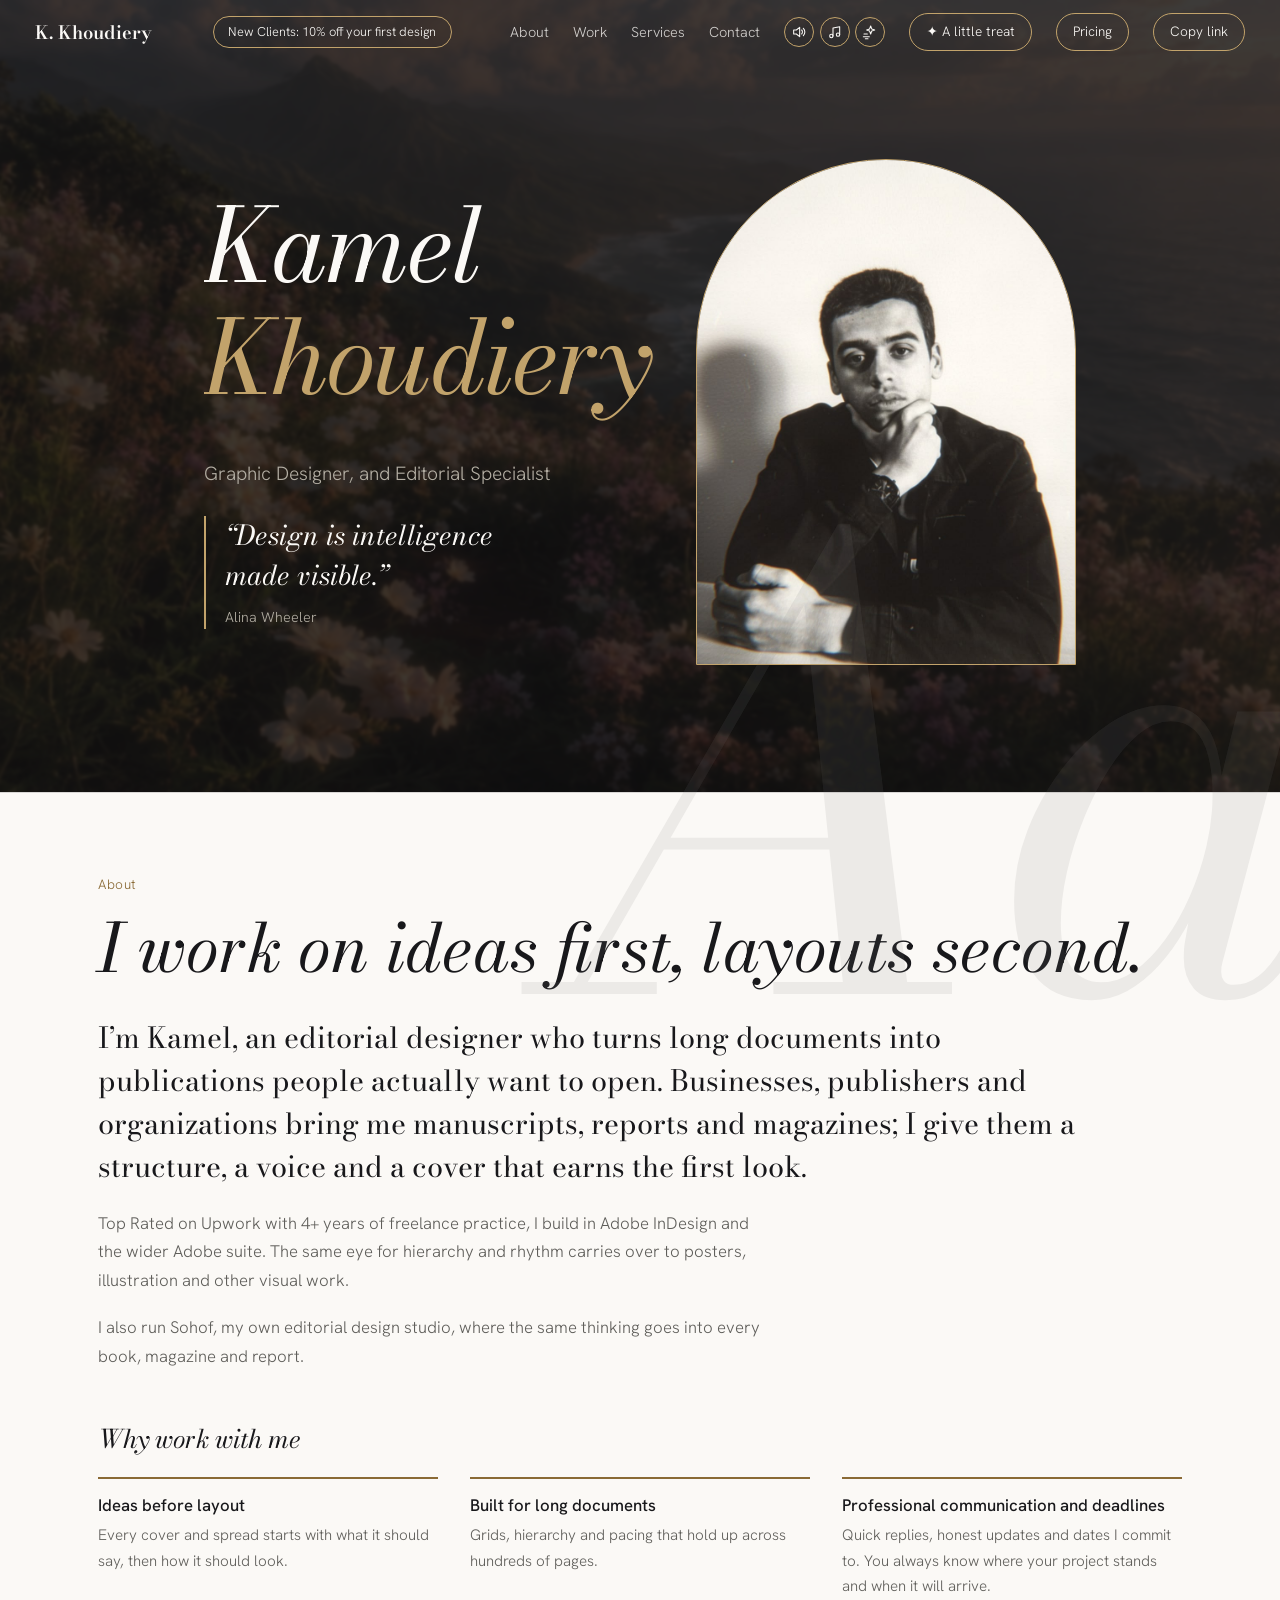
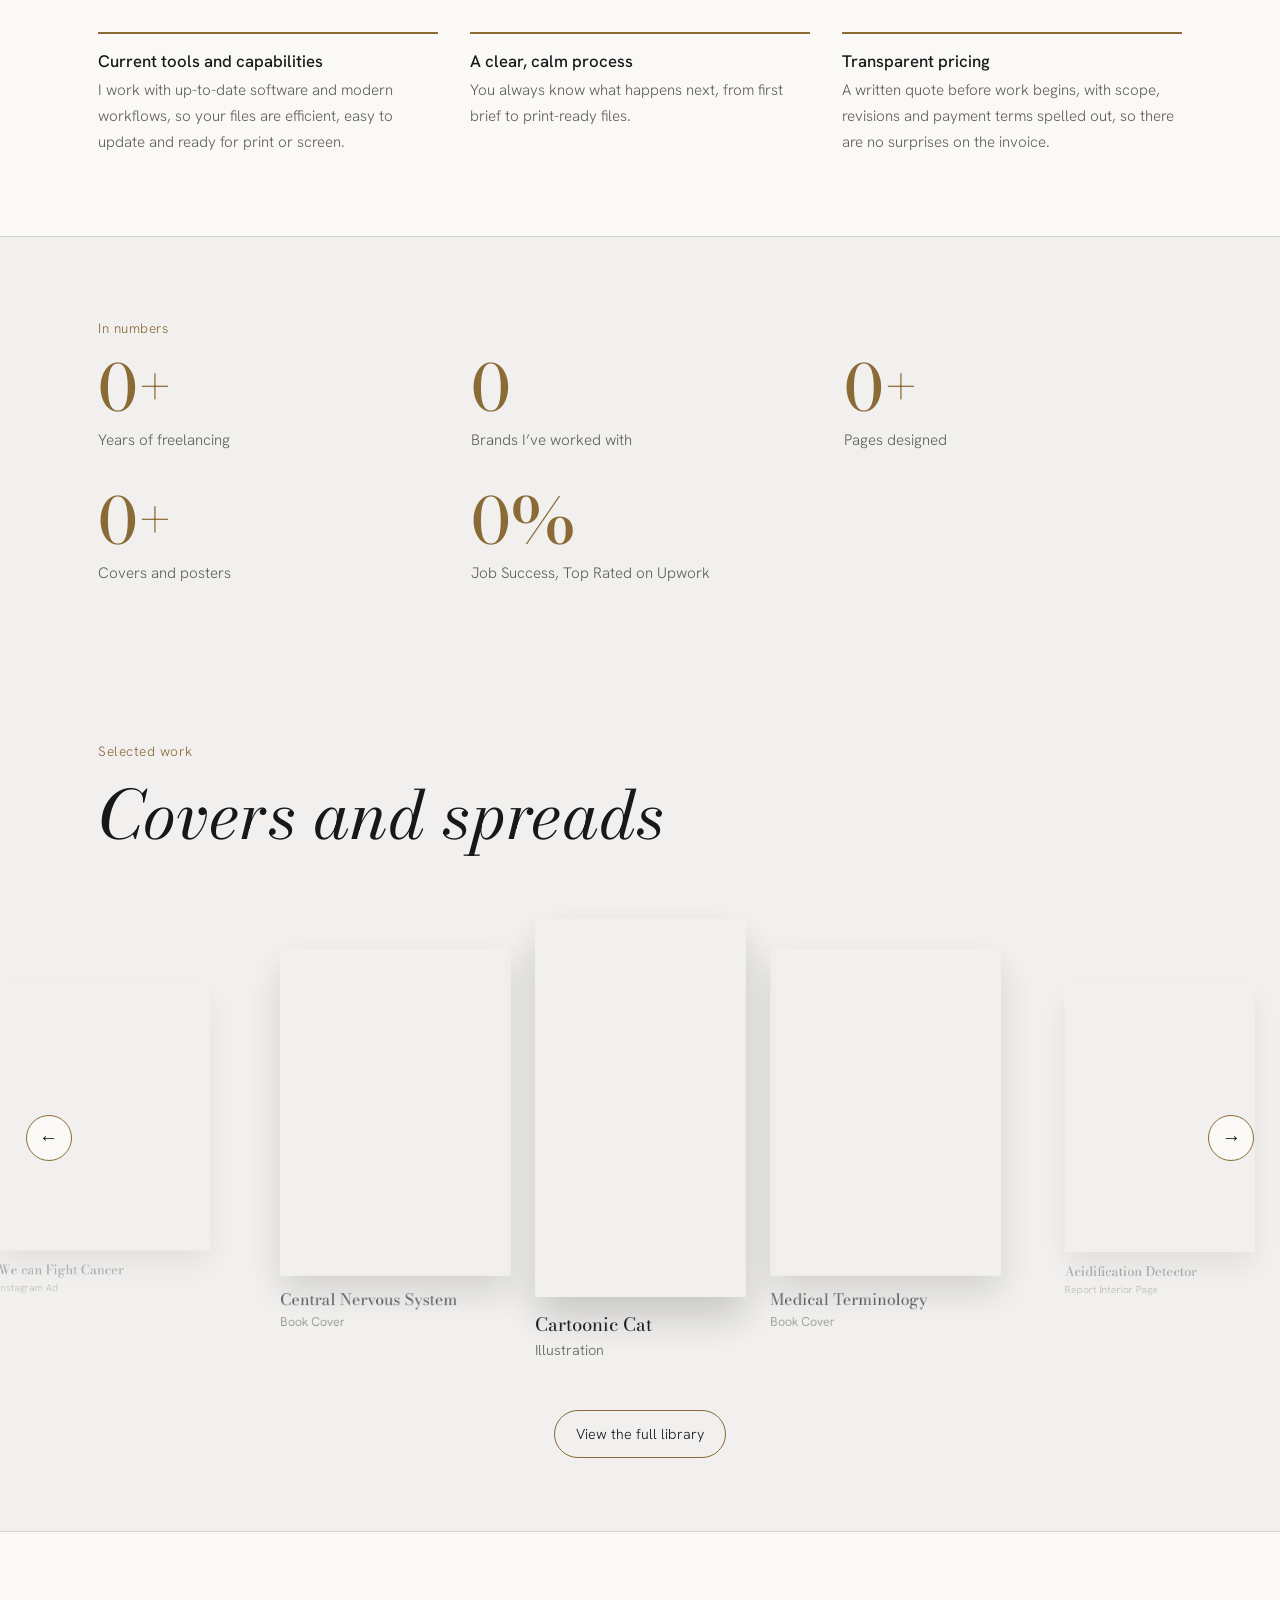
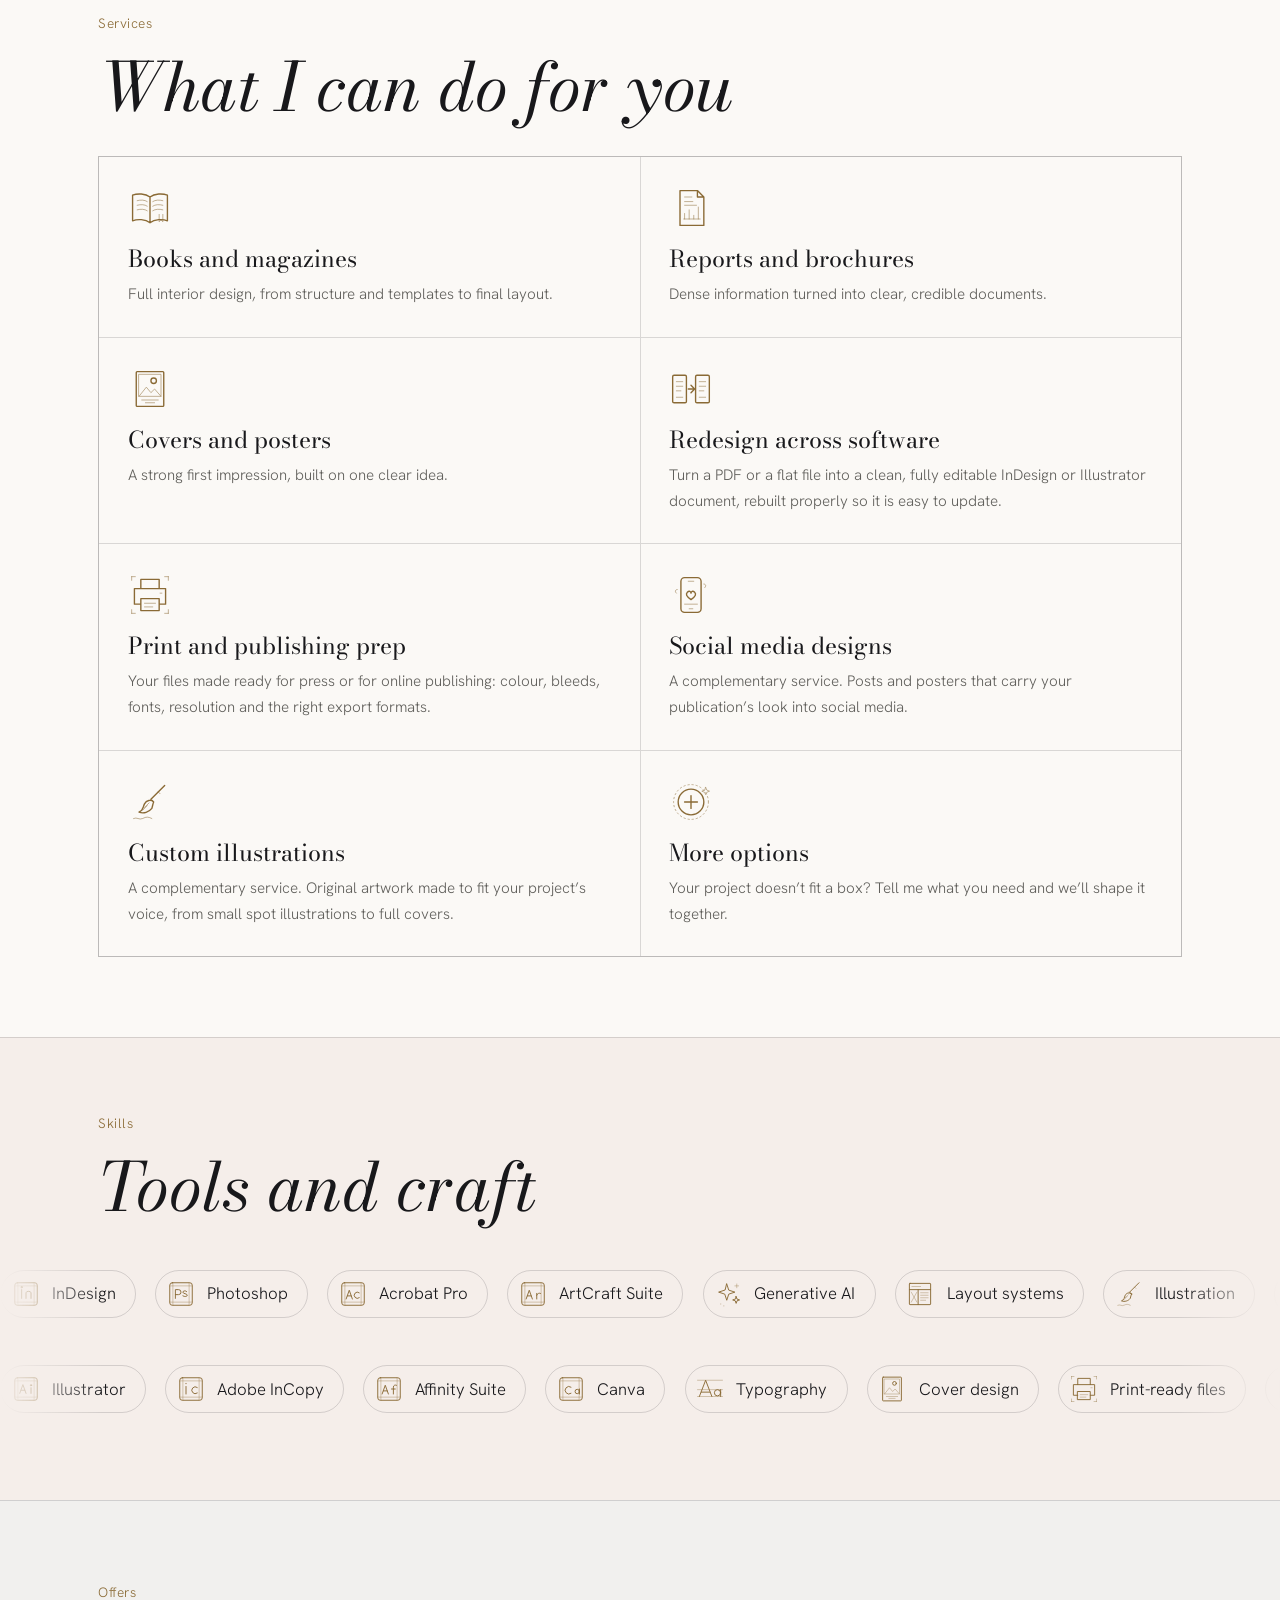
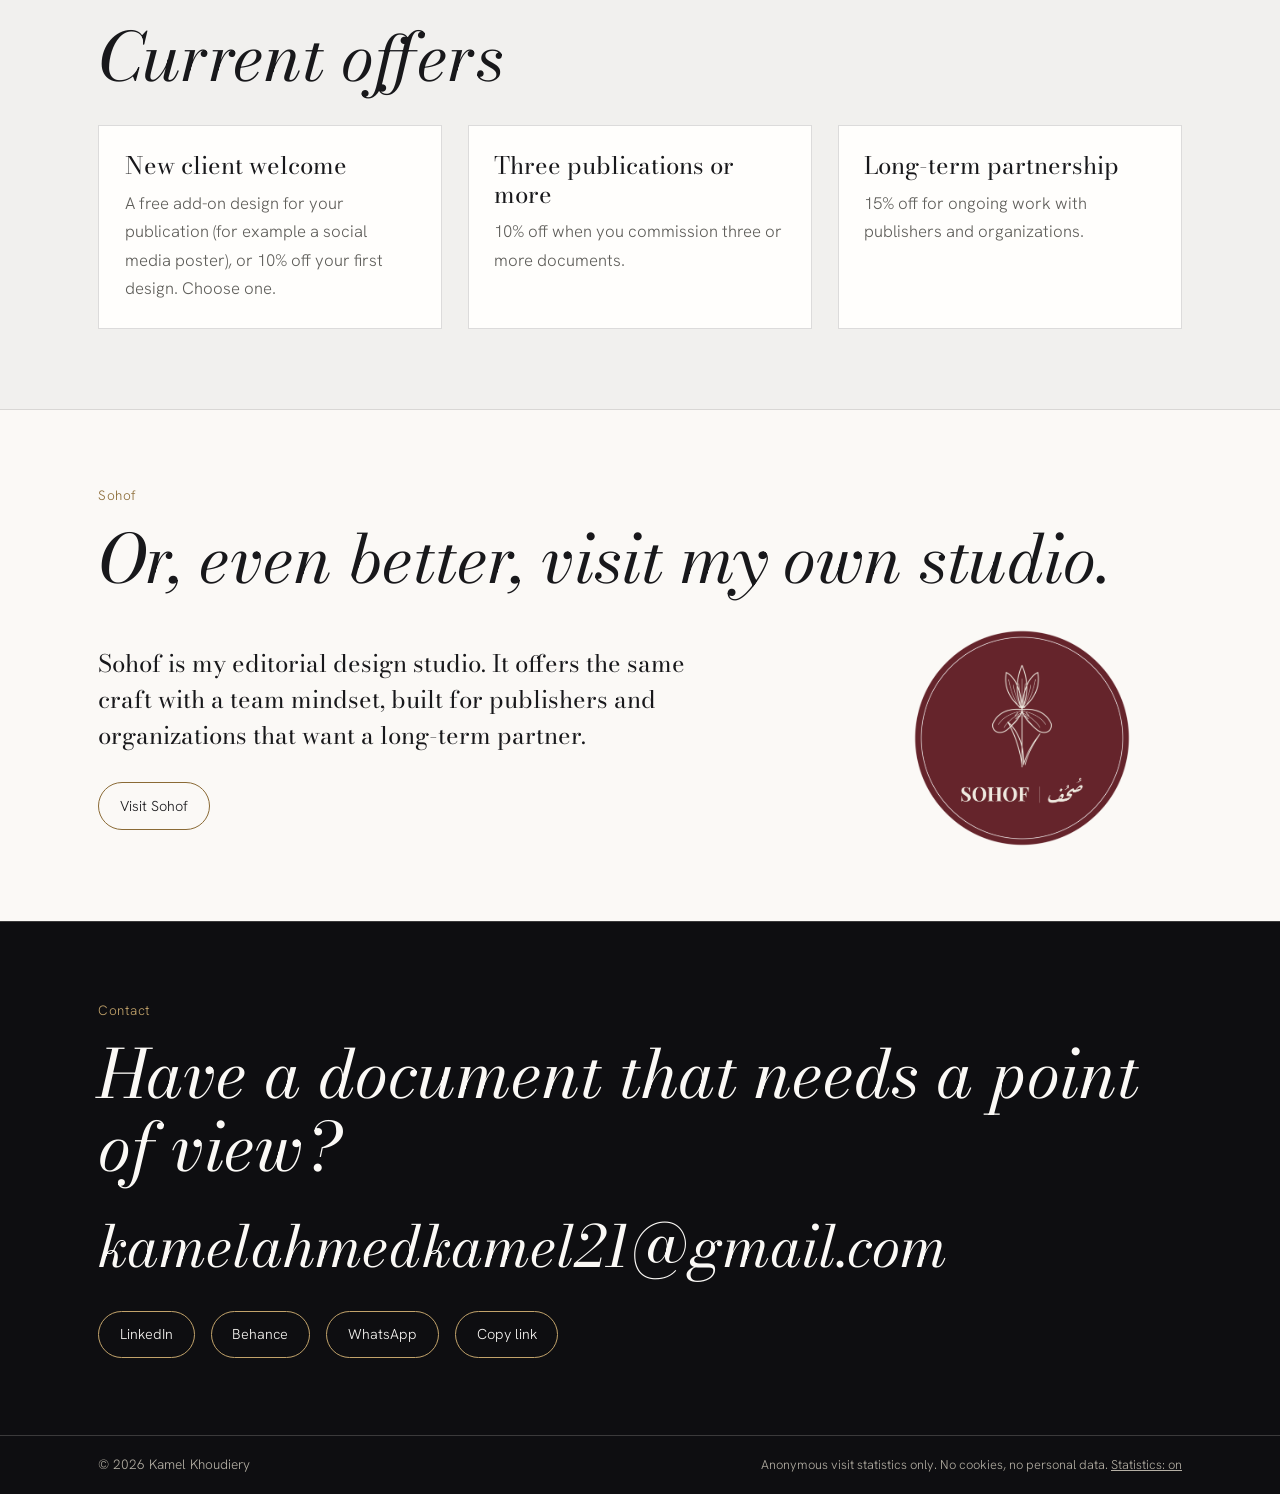
==== commit 7f2133d0: "Add files via upload" ====
--- a/index.html
+++ b/index.html
@@ -49,7 +49,7 @@
 
 <section id="services"><div class="wrap"><p class="folio">Services</p><h2 data-site="services_title">What I can do for you</h2><div class="svc" id="svc"></div></div></section>
 
-<section id="skills" class="dark"><div class="wrap"><p class="folio">Skills</p><h2 data-site="skills_title">Tools and craft</h2></div>
+<section id="skills"><div class="wrap"><p class="folio">Skills</p><h2 data-site="skills_title">Tools and craft</h2></div>
 <div class="marquee" id="sk1"></div><div class="marquee" id="sk2"></div></section>
 
 <section id="offers"><div class="wrap"><p class="folio">Offers</p><h2 data-site="offers_title">Current offers</h2><div class="offers" id="offerlist"></div></div></section>
@@ -63,7 +63,7 @@
 <p class="folio">Contact</p>
 <h2 data-site="contact_title">Have a document that needs a point of view?</h2>
 <a class="mail" data-href="email" data-site="email" href="#"></a>
-<div class="links"><a class="btn" data-href="linkedin" href="#">LinkedIn</a><a class="btn" data-href="behance" href="#">Behance</a><button class="btn" data-share>Copy link</button></div>
+<div class="links"><a class="btn" data-href="linkedin" href="#">LinkedIn</a><a class="btn" data-href="behance" href="#">Behance</a><a class="btn" id="wa" href="#" hidden>WhatsApp</a><button class="btn" data-share>Copy link</button></div>
 </div></section>
 </main>
 <footer class="dark"><div class="wrap"><span data-site="footer">© 2026 Kamel Khoudiery</span><span class="priv" hidden><span data-site="privacy"></span> <button class="optout" id="optout" type="button"></button></span></div></footer>
--- a/css/style.css
+++ b/css/style.css
@@ -114,11 +114,11 @@
 @media(prefers-reduced-motion:reduce){*{animation:none!important;transition:none!important}.hero h1 span i{transform:none}.marquee{overflow-x:auto}}
 
 /* SECTION BACKGROUNDS: off-white, soft grey and a calm blush. Change any colour here. */
-#numbers{--bg:#f1f0ee}#brands{--bg:#fbf9f6}#work{--bg:#f5eeea}#offers{--bg:#f5eeea}#sohof{--bg:#fbf9f6}
+#numbers{--bg:#f1f0ee}#brands{--bg:#fbf9f6}#work{--bg:#f1f0ee}#skills{--bg:#f5eeea}#offers{--bg:#f1f0ee}#sohof{--bg:#fbf9f6}
 .cell:hover{background:#fffefc}
 .pill{font-size:.8rem;color:var(--paper);text-decoration:none;border:1px solid #c2a36b;border-radius:99px;padding:.25rem .9rem;white-space:nowrap;overflow:hidden;text-overflow:ellipsis;max-width:34vw;transition:.25s}
 .pill:hover{background:#c2a36b;color:var(--ink)}
-.lg{display:flex;align-items:center;gap:2.6rem;min-width:0}
+.lg{display:flex;align-items:center;gap:3.8rem;min-width:0}
 @media(max-width:700px){.btn.sm[data-share]{display:none}.pill{max-width:46vw}}
 .stage{position:relative}
 .rail{position:relative;isolation:isolate;display:flex;gap:.4rem;align-items:center;overflow-x:auto;scroll-snap-type:x mandatory;scrollbar-width:none;padding:2.2rem 0 1.8rem}
@@ -251,7 +251,18 @@
 .survey .thx{margin:0;color:var(--fg);font-size:1rem}
 
 /* Sohof page: the intro runs in two columns that fill the width (one column on small screens) */
-.sub .intro{columns:2;column-gap:clamp(2rem,5vw,4.5rem)}
-.sub .intro p{max-width:none;font-size:clamp(1.05rem,1.5vw,1.25rem);line-height:1.75;margin-bottom:1.2rem}
+.sub .intro{columns:1}
+.sub .intro p{max-width:none;font-size:clamp(1.1rem,1.6vw,1.35rem);line-height:1.75;margin-bottom:1.2rem}
 .sub .invite{max-width:none}
 @media(max-width:900px){.sub .intro{columns:1}}
+
+/* falling petals (welcome page and library page) */
+.petals{position:fixed;inset:0;pointer-events:none;z-index:1;overflow:hidden}
+.petal{position:absolute;top:0;background:#e7bdb8;opacity:.55;border-radius:0 100% 0 100%;animation:fall 20s linear infinite}
+.petal:nth-child(3n){background:#d9c19a}
+@keyframes fall{from{transform:translate(0,-10vh) rotate(0)}to{transform:translate(9vw,112vh) rotate(420deg)}}
+html.no-anim .petals{display:none}
+
+/* thin line separating Trusted by (white) from the portfolio (grey) */
+#brands{border-bottom:1px solid #18181b33}
+#work{border-top:0}
